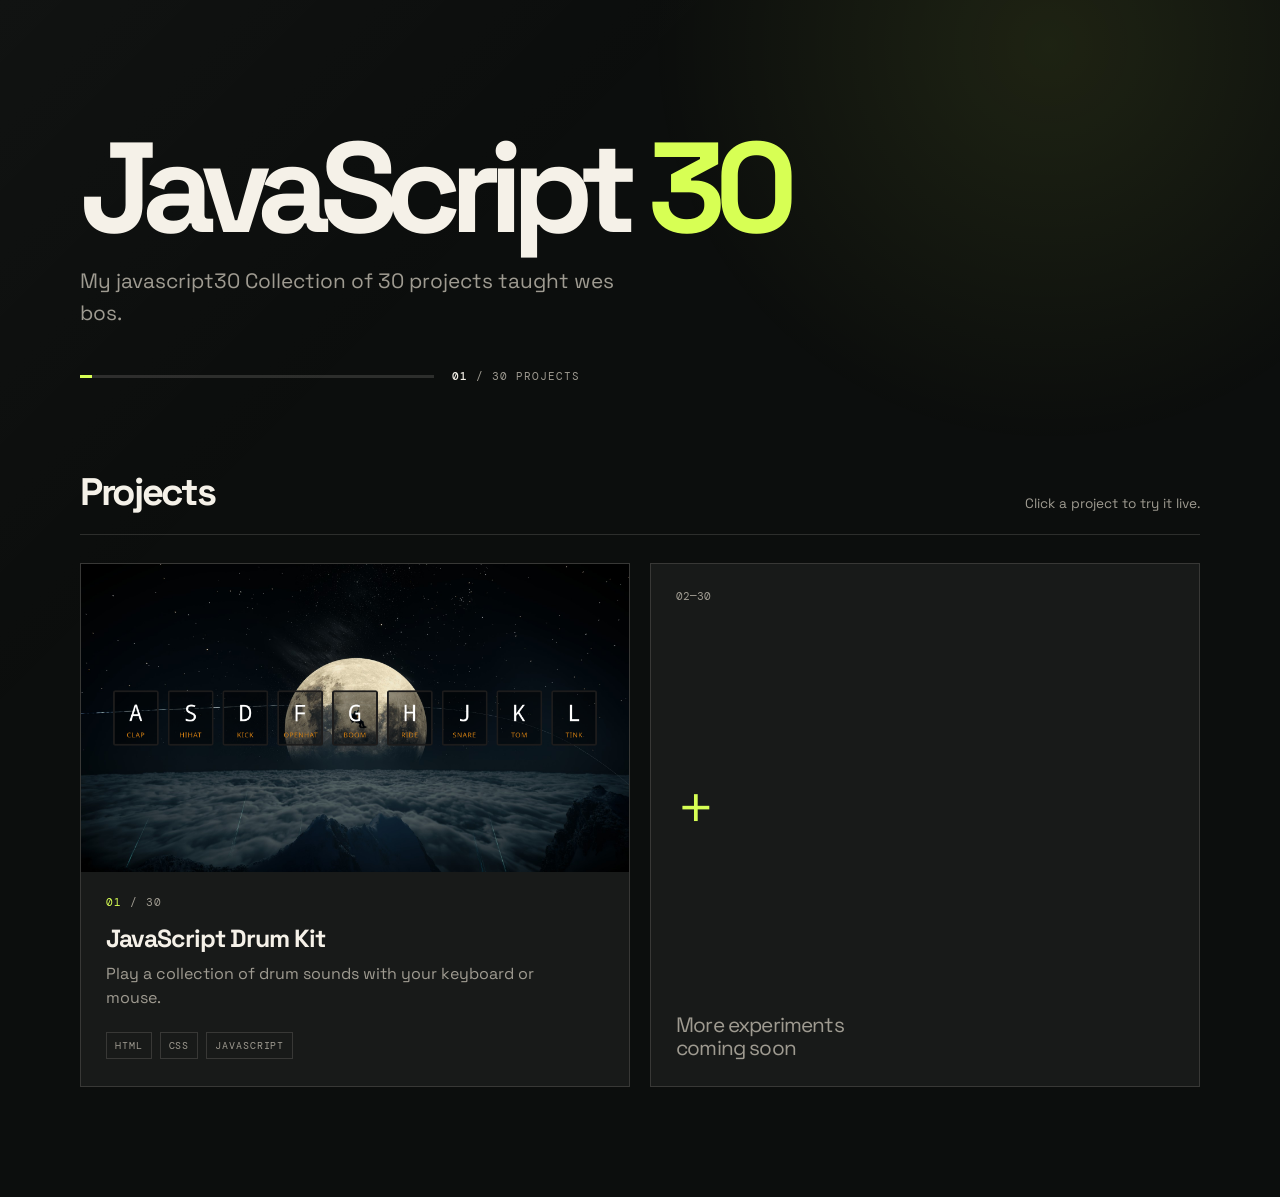
==== index.html @ 1ded53d3 "added first project javascriptDrums" ====
<!doctype html>
<html lang="en">
  <head>
    <meta charset="UTF-8" />
    <meta name="viewport" content="width=device-width, initial-scale=1.0" />
    <meta
      name="description"
      content="A collection of 30 JavaScript projects built with HTML, CSS, and vanilla JavaScript."
    />
    <title>JavaScript 30 — Project Library</title>
    <link rel="preconnect" href="https://fonts.googleapis.com" />
    <link rel="preconnect" href="https://fonts.gstatic.com" crossorigin />
    <link
      href="https://fonts.googleapis.com/css2?family=DM+Mono:wght@400;500&family=Space+Grotesk:wght@400;500;600;700&display=swap"
      rel="stylesheet"
    />
    <link rel="stylesheet" href="style.css" />
  </head>
  <body>
    <main class="site-shell">
      <header class="hero">
        <h1>JavaScript <em>30</em></h1>
        <p class="intro">
          My javascript30 Collection of 30 projects taught wes bos.
        </p>
        <div class="progress-row" aria-label="1 of 30 projects completed">
          <div class="progress-track"><span></span></div>
          <span class="progress-label"><strong>01</strong> / 30 projects</span>
        </div>
      </header>

      <section class="projects-section" aria-labelledby="projects-title">
        <div class="section-heading">
          <div>
            <h2 id="projects-title">Projects</h2>
          </div>
          <p class="section-note">Click a project to try it live.</p>
        </div>

        <!-- Add future project cards below this one. Keep each project in its own folder. -->
        <div class="project-grid">
          <article class="project-card">
            <a
              class="project-image-link"
              href="JavsScriptDrumstick/index.html"
              aria-label="Open JavaScript Drum Kit"
            >
              <img
                src="JavsScriptDrumstick/projectLive.png"
                alt="Preview of the JavaScript Drum Kit project"
              />
              <span class="launch-label"
                >Open project <span aria-hidden="true">↗</span></span
              >
            </a>
            <div class="project-info">
              <div class="project-number">01 <span>/ 30</span></div>
              <h3>JavaScript Drum Kit</h3>
              <p>
                Play a collection of drum sounds with your keyboard or mouse.
              </p>
              <div class="tags">
                <span>HTML</span><span>CSS</span><span>JavaScript</span>
              </div>
            </div>
          </article>

          <div class="empty-card" aria-label="More projects coming soon">
            <span class="empty-number">02—30</span>
            <span class="empty-plus">+</span>
            <p>More experiments<br />coming soon</p>
          </div>
        </div>
      </section>
    </main>
  </body>
</html>
---- style.css ----
:root {
  --ink: #f5f1e8;
  --muted: #9f9b91;
  --line: rgba(245, 241, 232, 0.14);
  --accent: #d7ff54;
  --card: #181a19;
  --background: #0c0e0d;
}

* {
  box-sizing: border-box;
}

html {
  scroll-behavior: smooth;
}

body {
  margin: 0;
  min-width: 320px;
  color: var(--ink);
  background: var(--background);
  font-family: "Space Grotesk", sans-serif;
}

body::before {
  position: fixed;
  inset: 0;
  z-index: -1;
  background:
    radial-gradient(
      circle at 82% 5%,
      rgba(215, 255, 84, 0.09),
      transparent 25rem
    ),
    linear-gradient(135deg, rgba(255, 255, 255, 0.025), transparent 35%);
  content: "";
  pointer-events: none;
}

.site-shell {
  width: min(1120px, calc(100% - 48px));
  margin: 0 auto;
}

.hero {
  padding: 110px 0 84px;
  max-width: 750px;
}

.eyebrow,
.section-kicker,
.project-number,
.tags,
.progress-label {
  font-family: "DM Mono", monospace;
  text-transform: uppercase;
  letter-spacing: 0.09em;
}

.eyebrow {
  color: var(--accent);
  font-size: 0.72rem;
}
.status-dot {
  display: inline-block;
  width: 7px;
  height: 7px;
  margin-right: 9px;
  border-radius: 50%;
  background: var(--accent);
  box-shadow: 0 0 14px var(--accent);
}

h1 {
  margin: 22px 0 20px;
  font-size: clamp(4rem, 10vw, 8rem);
  letter-spacing: -0.09em;
  line-height: 0.88;
}
h1 em {
  color: var(--accent);
  font-style: normal;
}
.intro {
  max-width: 560px;
  margin: 0;
  color: var(--muted);
  font-size: clamp(1.05rem, 2vw, 1.3rem);
  line-height: 1.55;
}

.progress-row {
  display: flex;
  align-items: center;
  gap: 18px;
  max-width: 500px;
  margin-top: 40px;
}
.progress-track {
  height: 3px;
  flex: 1;
  background: var(--line);
}
.progress-track span {
  display: block;
  width: 3.33%;
  height: 100%;
  background: var(--accent);
}
.progress-label {
  color: var(--muted);
  font-size: 0.68rem;
  white-space: nowrap;
}
.progress-label strong {
  color: var(--ink);
  font-weight: 500;
}

.projects-section {
  padding-bottom: 110px;
}
.section-heading {
  display: flex;
  align-items: end;
  justify-content: space-between;
  gap: 20px;
  margin-bottom: 28px;
  padding-bottom: 18px;
  border-bottom: 1px solid var(--line);
}
.section-kicker {
  margin: 0 0 10px;
  color: var(--accent);
  font-size: 0.68rem;
}
h2 {
  margin: 0;
  font-size: 2.4rem;
  letter-spacing: -0.06em;
}
.section-note {
  margin: 0 0 4px;
  color: var(--muted);
  font-size: 0.85rem;
}

.project-grid {
  display: grid;
  grid-template-columns: repeat(2, minmax(0, 1fr));
  gap: 20px;
}
.project-card,
.empty-card {
  border: 1px solid var(--line);
  background: var(--card);
}
.project-card {
  overflow: hidden;
  transition:
    border-color 180ms ease,
    transform 180ms ease;
}
.project-card:hover {
  border-color: rgba(215, 255, 84, 0.55);
  transform: translateY(-5px);
}
.project-image-link {
  position: relative;
  display: block;
  overflow: hidden;
  aspect-ratio: 16 / 9;
  background: #25241f;
}
.project-image-link img {
  display: block;
  width: 100%;
  height: 100%;
  object-fit: cover;
  transition:
    transform 300ms ease,
    filter 300ms ease;
}
.project-card:hover img {
  filter: brightness(0.65);
  transform: scale(1.04);
}
.launch-label {
  position: absolute;
  right: 18px;
  bottom: 16px;
  padding: 9px 12px;
  color: #10120c;
  background: var(--accent);
  font-family: "DM Mono", monospace;
  font-size: 0.7rem;
  text-transform: uppercase;
  opacity: 0;
  transform: translateY(6px);
  transition:
    opacity 180ms ease,
    transform 180ms ease;
}
.project-card:hover .launch-label,
.project-image-link:focus-visible .launch-label {
  opacity: 1;
  transform: translateY(0);
}
.project-info {
  padding: 23px 25px 27px;
}
.project-number {
  color: var(--accent);
  font-size: 0.7rem;
}
.project-number span {
  color: var(--muted);
}
h3 {
  margin: 14px 0 8px;
  font-size: 1.55rem;
  letter-spacing: -0.04em;
}
.project-info p {
  margin: 0;
  max-width: 440px;
  color: var(--muted);
  line-height: 1.5;
}
.tags {
  display: flex;
  flex-wrap: wrap;
  gap: 8px;
  margin-top: 22px;
  color: var(--muted);
  font-size: 0.62rem;
}
.tags span {
  padding: 6px 8px;
  border: 1px solid var(--line);
}

.empty-card {
  display: flex;
  min-height: 100%;
  padding: 25px;
  flex-direction: column;
  justify-content: space-between;
  color: var(--muted);
}
.empty-number {
  font-family: "DM Mono", monospace;
  font-size: 0.7rem;
}
.empty-plus {
  color: var(--accent);
  font-size: 4rem;
  font-weight: 300;
  line-height: 1;
}
.empty-card p {
  margin: 0;
  font-size: 1.3rem;
  line-height: 1.15;
  letter-spacing: -0.04em;
}

footer {
  display: flex;
  align-items: center;
  gap: 15px;
  padding: 22px 0 30px;
  border-top: 1px solid var(--line);
  color: var(--muted);
  font-size: 0.62rem;
}
.footer-line {
  width: 35px;
  height: 1px;
  background: var(--accent);
}

@media (max-width: 650px) {
  .site-shell {
    width: min(100% - 32px, 1120px);
  }
  .hero {
    padding: 70px 0 64px;
  }
  .progress-row {
    align-items: start;
    flex-direction: column-reverse;
    gap: 10px;
  }
  .progress-track {
    width: 100%;
    flex: none;
  }
  .section-heading {
    align-items: start;
    flex-direction: column;
    gap: 10px;
  }
  .project-grid {
    grid-template-columns: 1fr;
  }
  .empty-card {
    min-height: 220px;
  }
  footer {
    flex-wrap: wrap;
  }
}
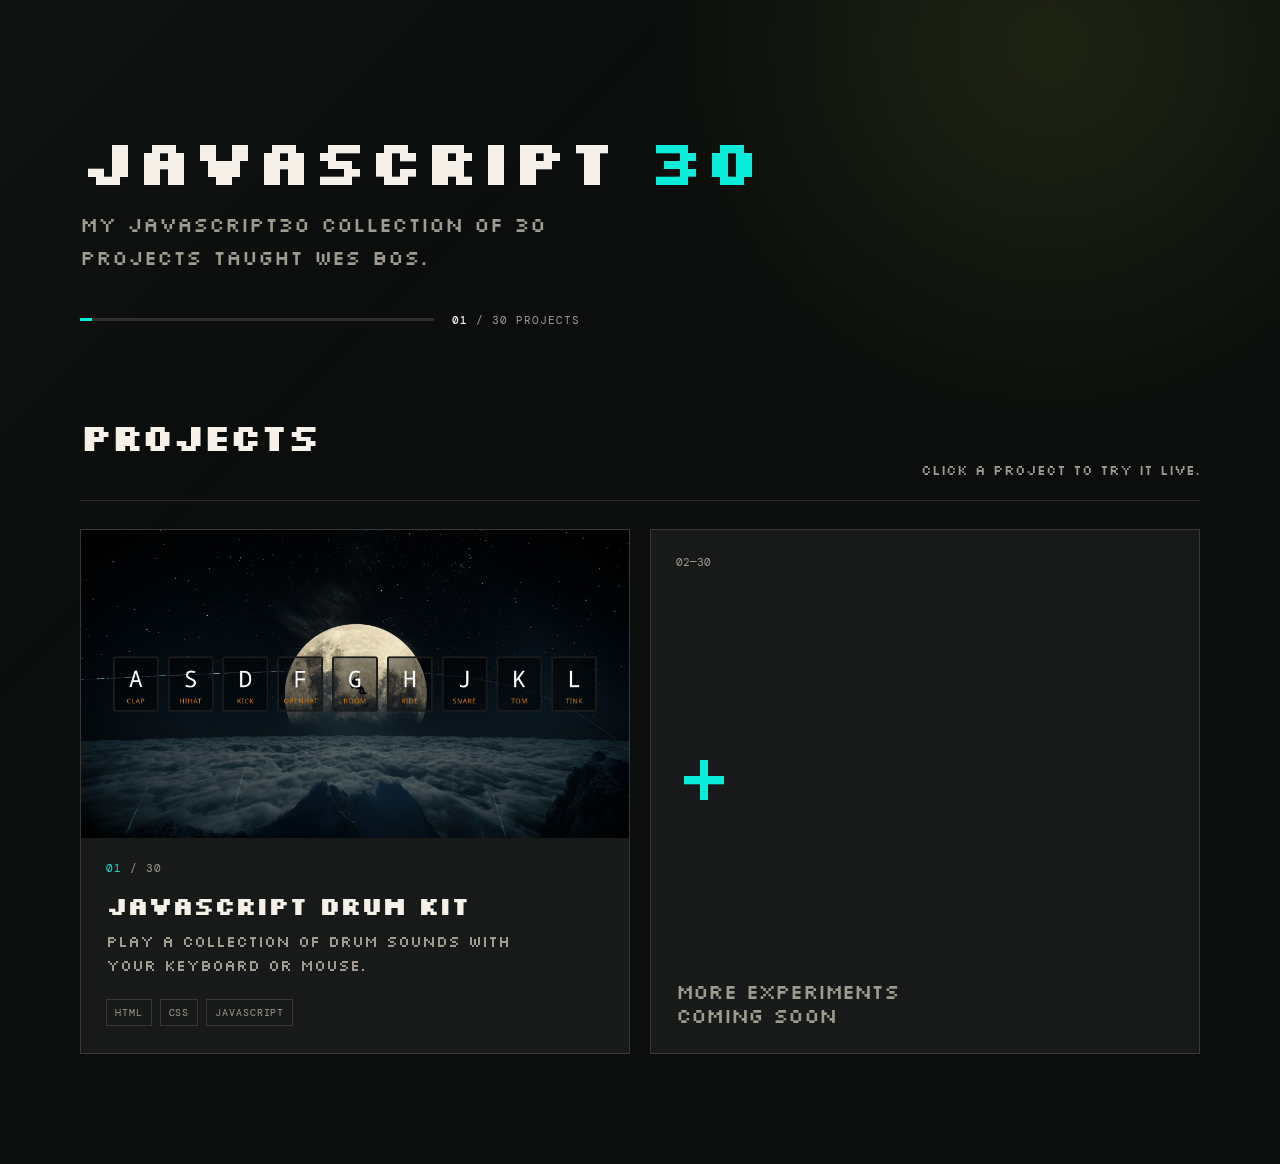
==== commit 05e41ed4: "updated Ui" ====
--- a/index.html
+++ b/index.html
@@ -14,12 +14,22 @@
       href="https://fonts.googleapis.com/css2?family=DM+Mono:wght@400;500&family=Space+Grotesk:wght@400;500;600;700&display=swap"
       rel="stylesheet"
     />
+    <link
+      href="https://fonts.googleapis.com/css?family=Bitcount+Prop+Single:100,200,300,regular,500,600,700,800,900"
+      rel="stylesheet"
+    />
+    <link
+      href="https://fonts.googleapis.com/css?family=Silkscreen:regular,700"
+      rel="stylesheet"
+    />
+
     <link rel="stylesheet" href="style.css" />
   </head>
   <body>
     <main class="site-shell">
       <header class="hero">
         <h1>JavaScript <em>30</em></h1>
+
         <p class="intro">
           My javascript30 Collection of 30 projects taught wes bos.
         </p>
@@ -29,11 +39,10 @@
         </div>
       </header>
 
+      <h2 id="projects-title">Projects</h2>
       <section class="projects-section" aria-labelledby="projects-title">
         <div class="section-heading">
-          <div>
-            <h2 id="projects-title">Projects</h2>
-          </div>
+          <div></div>
           <p class="section-note">Click a project to try it live.</p>
         </div>
 
--- a/style.css
+++ b/style.css
@@ -2,7 +2,7 @@
   --ink: #f5f1e8;
   --muted: #9f9b91;
   --line: rgba(245, 241, 232, 0.14);
-  --accent: #d7ff54;
+  --accent: #0aecda;
   --card: #181a19;
   --background: #0c0e0d;
 }
@@ -20,7 +20,7 @@
   min-width: 320px;
   color: var(--ink);
   background: var(--background);
-  font-family: "Space Grotesk", sans-serif;
+  font-family: "Silkscreen", sans-serif;
 }
 
 body::before {
@@ -74,8 +74,7 @@
 
 h1 {
   margin: 22px 0 20px;
-  font-size: clamp(4rem, 10vw, 8rem);
-  letter-spacing: -0.09em;
+  font-size: 4rem;
   line-height: 0.88;
 }
 h1 em {
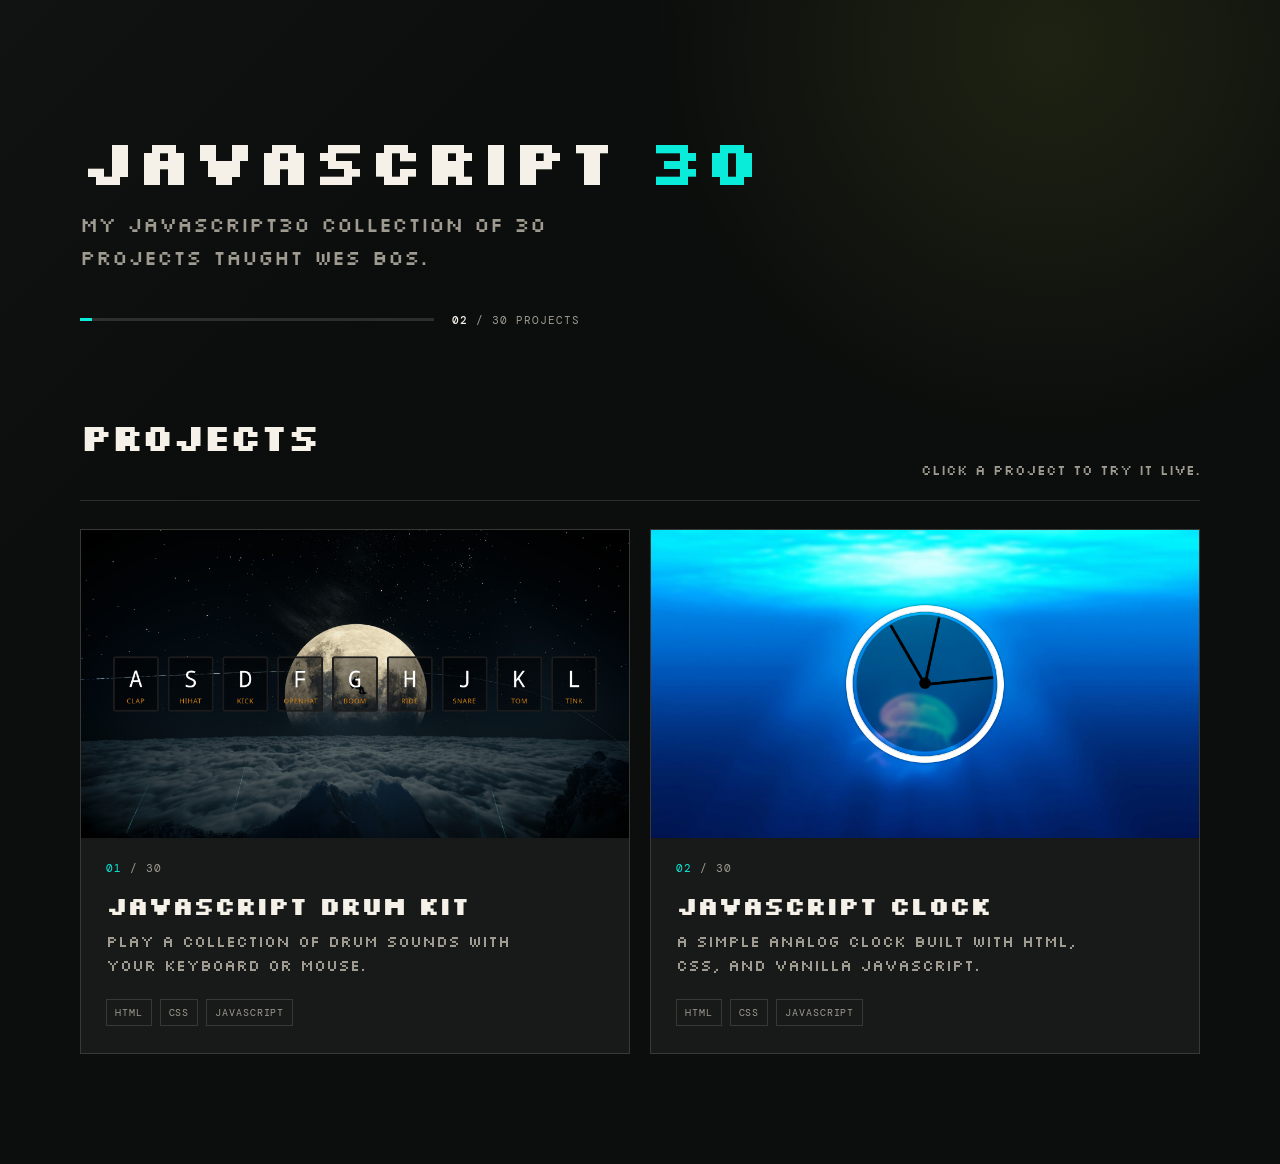
==== commit 5b59a83a: "2nd project javaScript clock" ====
--- a/index.html
+++ b/index.html
@@ -33,9 +33,9 @@
         <p class="intro">
           My javascript30 Collection of 30 projects taught wes bos.
         </p>
-        <div class="progress-row" aria-label="1 of 30 projects completed">
+        <div class="progress-row" aria-label="2 of 30 projects completed">
           <div class="progress-track"><span></span></div>
-          <span class="progress-label"><strong>01</strong> / 30 projects</span>
+          <span class="progress-label"><strong>02</strong> / 30 projects</span>
         </div>
       </header>
 
@@ -73,12 +73,32 @@
               </div>
             </div>
           </article>
+          <article class="project-card">
+            <a
+              class="project-image-link"
+              href="JavaScriptClock/index.html"
+              aria-label="Open JavaScript Clock"
+            >
+              <img
+                src="JavaScriptClock/project.png"
+                alt="Preview of the JavaScript Clock project"
+              />
+              <span class="launch-label"
+                >Open project <span aria-hidden="true">↗</span></span
+              >
+            </a>
+            <div class="project-info">
+              <div class="project-number">02 <span>/ 30</span></div>
+              <h3>JavaScript Clock</h3>
+              <p>
+                A simple analog clock built with HTML, CSS, and vanilla
+                JavaScript.
+              </p>
+              <div class="tags">
+                <span>HTML</span><span>CSS</span><span>JavaScript</span>
+              </div>
+            </div>
 
-          <div class="empty-card" aria-label="More projects coming soon">
-            <span class="empty-number">02—30</span>
-            <span class="empty-plus">+</span>
-            <p>More experiments<br />coming soon</p>
-          </div>
         </div>
       </section>
     </main>
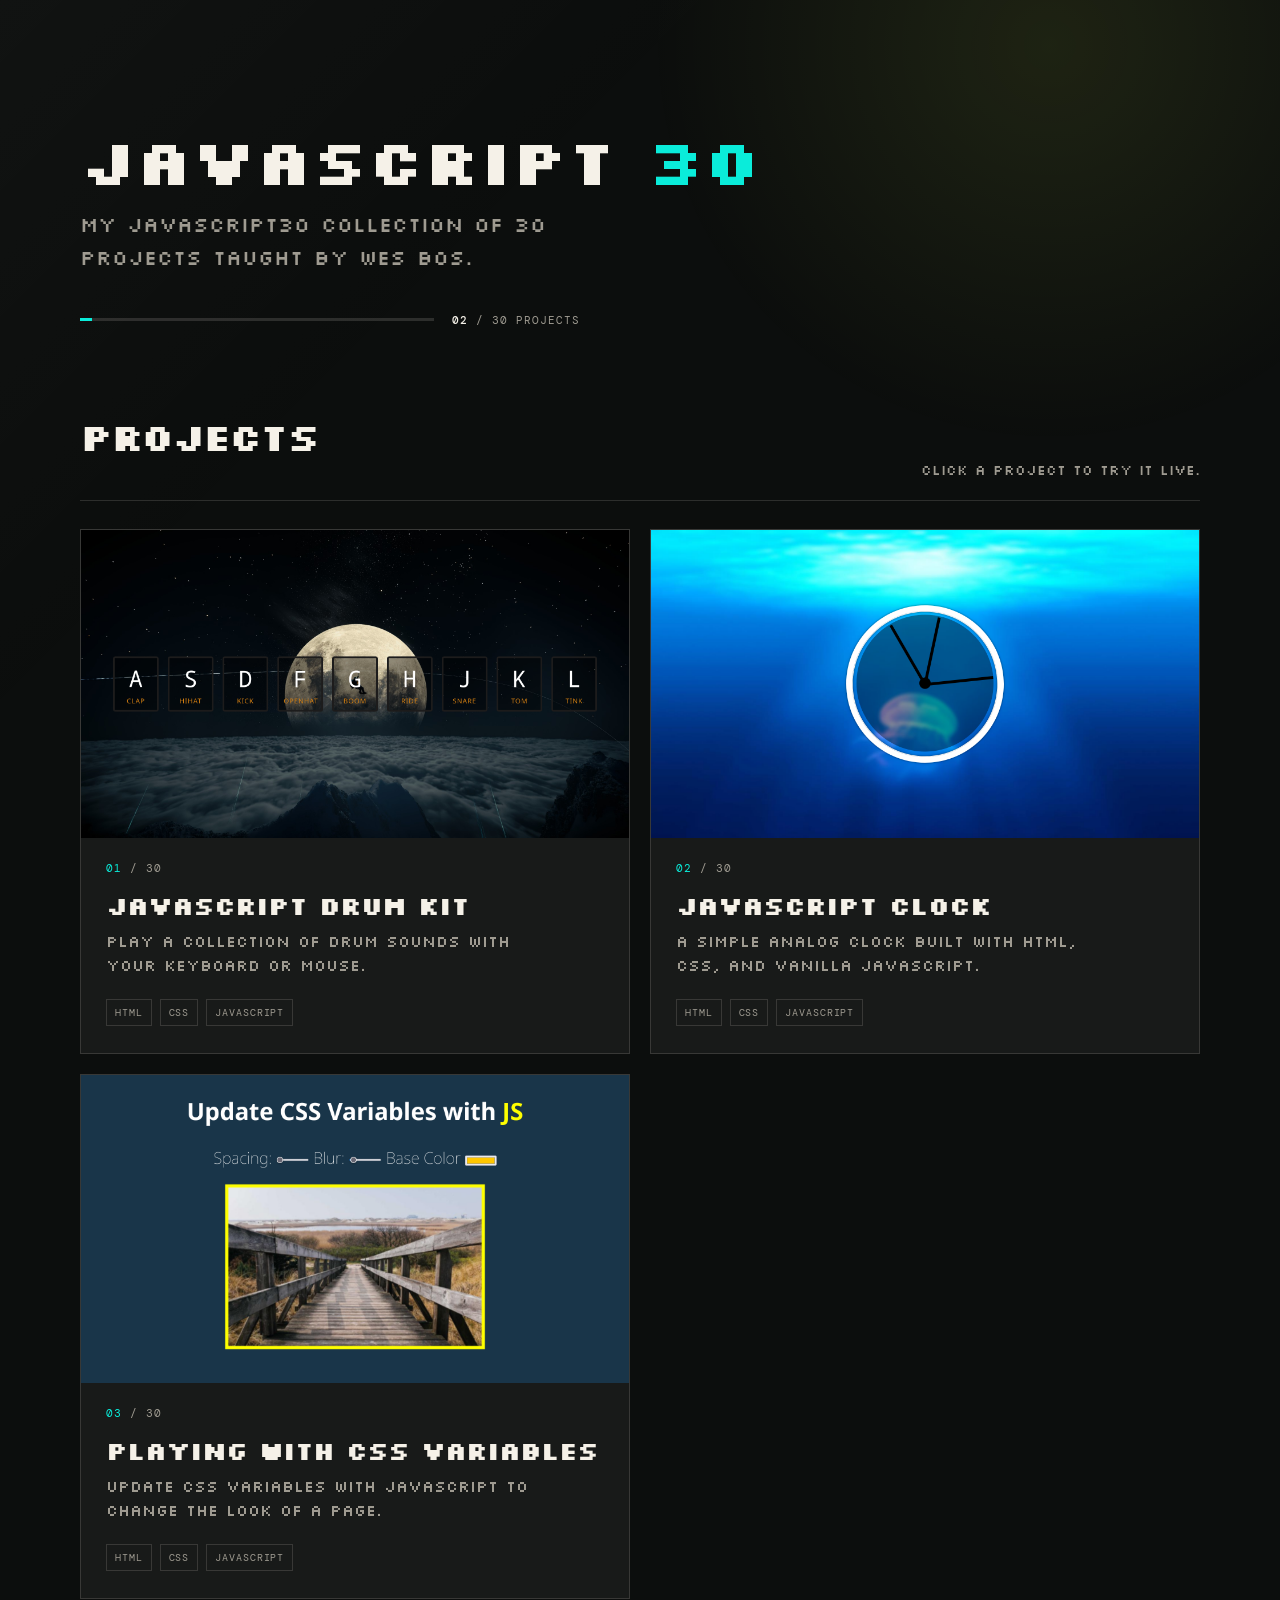
==== commit cd6d8b2c: "added my 3rd project of js30" ====
--- a/index.html
+++ b/index.html
@@ -31,7 +31,7 @@
         <h1>JavaScript <em>30</em></h1>
 
         <p class="intro">
-          My javascript30 Collection of 30 projects taught wes bos.
+          My javascript30 Collection of 30 projects taught by wes bos.
         </p>
         <div class="progress-row" aria-label="2 of 30 projects completed">
           <div class="progress-track"><span></span></div>
@@ -98,7 +98,33 @@
                 <span>HTML</span><span>CSS</span><span>JavaScript</span>
               </div>
             </div>
-
+          </article>
+          <article class="project-card">
+            <a
+              class="project-image-link"
+              href="playingWithCss/index.html"
+              aria-label="Open Playing With CSS Variables"
+            >
+              <img
+                src="playingWithCss/projectLive.png"
+                alt="Preview of the Playing With CSS Variables project"
+              />
+              <span class="launch-label"
+                >Open project <span aria-hidden="true">↗</span></span
+              >
+            </a>
+            <div class="project-info">
+              <div class="project-number">03 <span>/ 30</span></div>
+              <h3>Playing With CSS Variables</h3>
+              <p>
+                Update CSS variables with JavaScript to change the look of a
+                page.
+              </p>
+              <div class="tags">
+                <span>HTML</span><span>CSS</span><span>JavaScript</span>
+              </div>
+            </div>
+          </article>
         </div>
       </section>
     </main>
